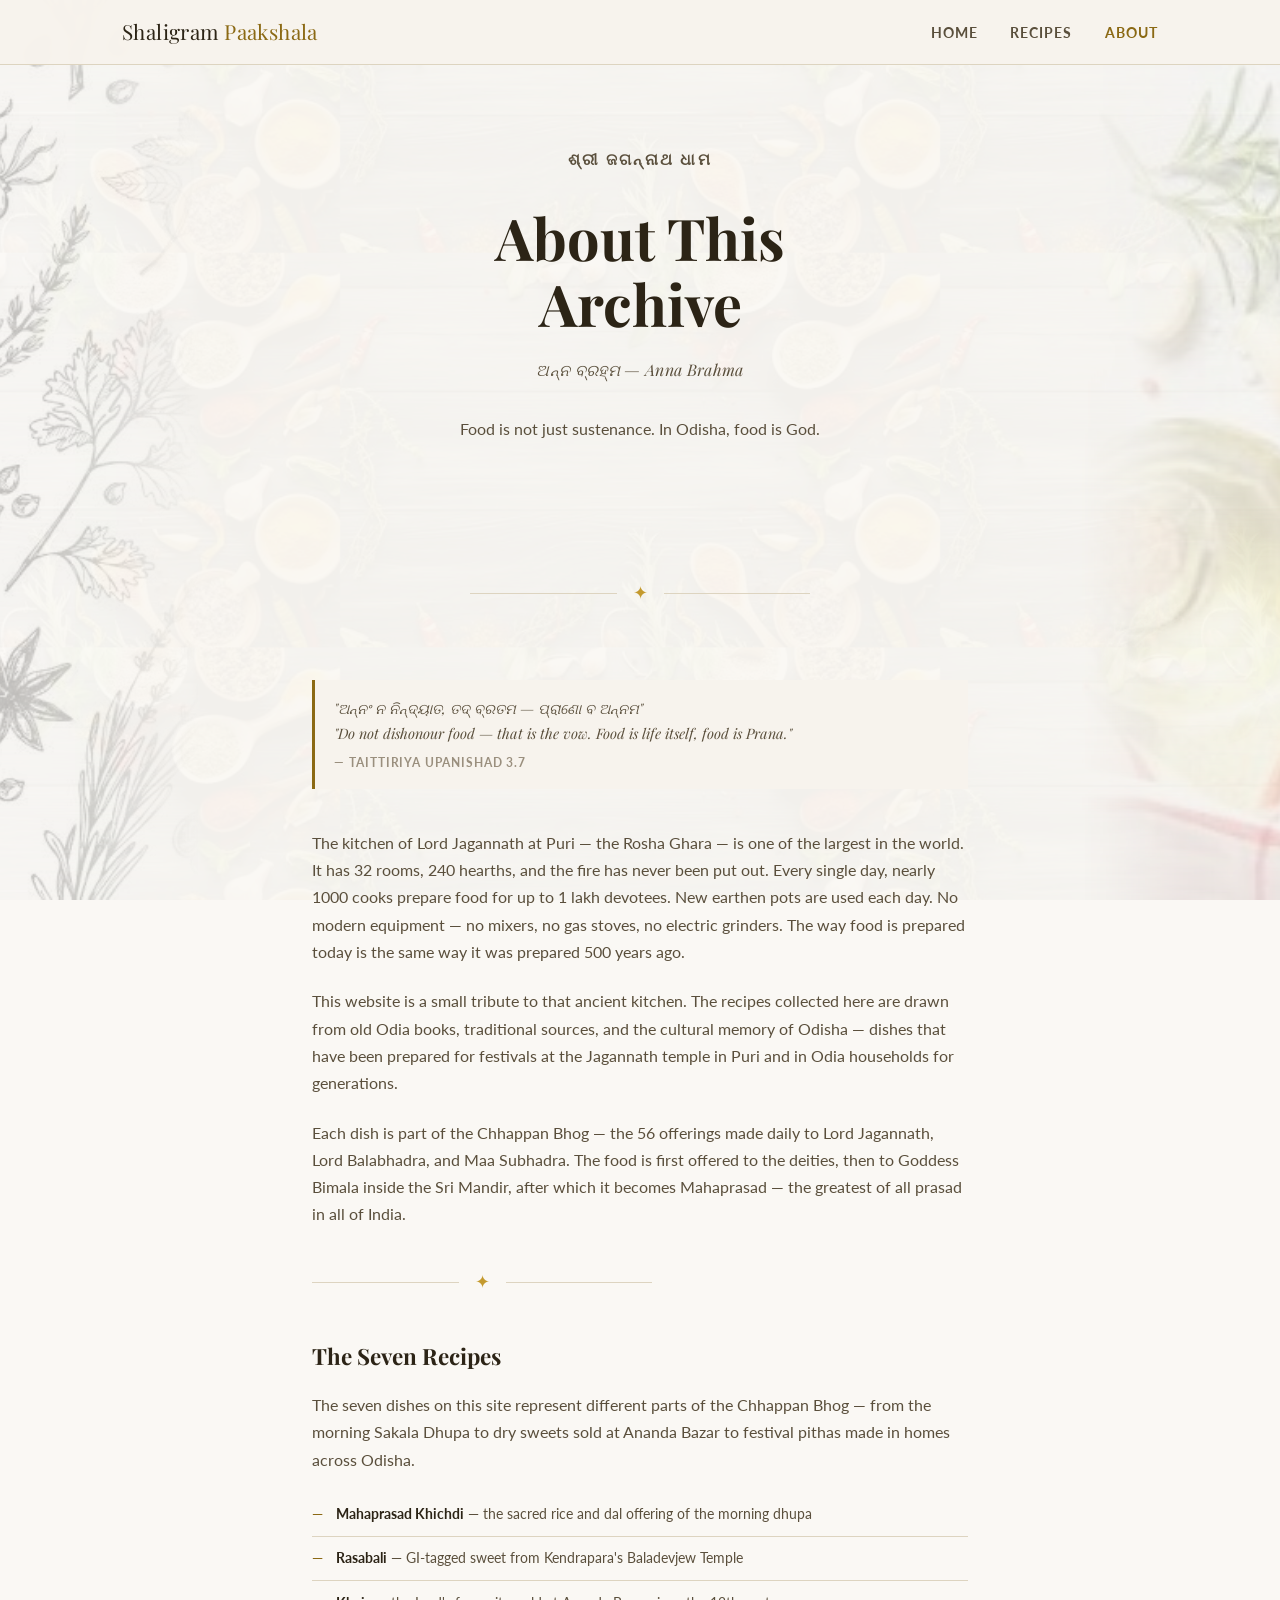
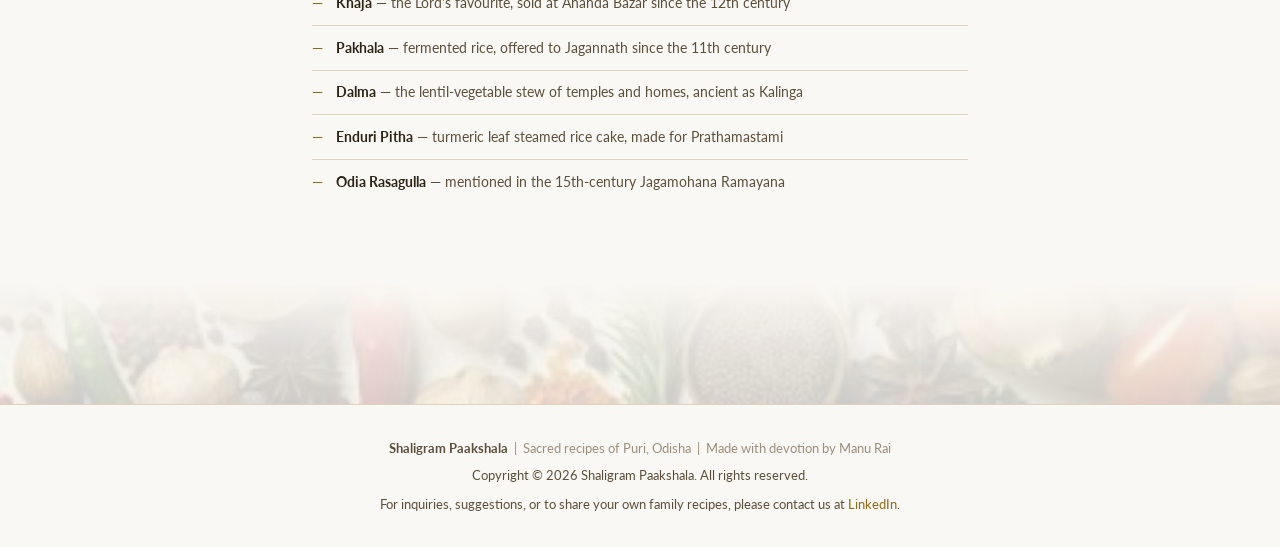
==== about.html @ aeb082f5 "added all project files" ====
<!DOCTYPE html>
<html lang="en">
<head>
  <meta charset="UTF-8" />
  <meta name="viewport" content="width=device-width, initial-scale=1.0" />
  <title>About — Shaligram Paakshala</title>
  <link rel="stylesheet" href="css/styles.css" />
</head>
<body>
<div class="bg-sketch-overlay"></div>

<header>
  <div class="nav-inner">
    <a href="index.html" class="logo">Shaligram <span>Paakshala</span></a>
    <nav>
      <ul>
        <li><a href="index.html">Home</a></li>
        <li><a href="index.html#recipes">Recipes</a></li>
        <li><a href="about.html" class="active">About</a></li>
      </ul>
    </nav>
  </div>
</header>

<main>

  <section class="hero">
    <p class="hero-tag">ଶ୍ରୀ ଜଗନ୍ନାଥ ଧାମ</p>
    <h1>About This<br>Archive</h1>
    <p class="hero-odia">ଅନ୍ନ ବ୍ରହ୍ମ — Anna Brahma</p>
    <p>Food is not just sustenance. In Odisha, food is God.</p>
  </section>

  <div class="divider" style="position:relative;z-index:1;">
    <span class="divider-icon">✦</span>
  </div>

  <section class="section" style="max-width:720px;">

    <div class="shloka-box" style="margin-bottom:2.5rem;">
      <p>"ଅନ୍ନଂ ନ ନିନ୍ଦ୍ୟାତ, ତଦ୍ ବ୍ରତମ — ପ୍ରାଣୋ ବ ଅନ୍ନମ"<br>
      <em>"Do not dishonour food — that is the vow. Food is life itself, food is Prana."</em></p>
      <p class="shloka-src">— Taittiriya Upanishad 3.7</p>
    </div>

    <p style="color:var(--ink-light); margin-bottom:1.4rem;">The kitchen of Lord Jagannath at Puri — the Rosha Ghara — is one of the largest in the world. It has 32 rooms, 240 hearths, and the fire has never been put out. Every single day, nearly 1000 cooks prepare food for up to 1 lakh devotees. New earthen pots are used each day. No modern equipment — no mixers, no gas stoves, no electric grinders. The way food is prepared today is the same way it was prepared 500 years ago.</p>

    <p style="color:var(--ink-light); margin-bottom:1.4rem;">This website is a small tribute to that ancient kitchen. The recipes collected here are drawn from old Odia books, traditional sources, and the cultural memory of Odisha — dishes that have been prepared for festivals at the Jagannath temple in Puri and in Odia households for generations.</p>

    <p style="color:var(--ink-light); margin-bottom:1.4rem;">Each dish is part of the Chhappan Bhog — the 56 offerings made daily to Lord Jagannath, Lord Balabhadra, and Maa Subhadra. The food is first offered to the deities, then to Goddess Bimala inside the Sri Mandir, after which it becomes Mahaprasad — the greatest of all prasad in all of India.</p>

    <div class="divider" style="margin:2.5rem 0;">
      <span class="divider-icon">✦</span>
    </div>

    <h2 style="font-family:'Playfair Display',serif; font-size:1.4rem; margin-bottom:1rem; color:var(--ink);">The Seven Recipes</h2>

    <p style="color:var(--ink-light); margin-bottom:0.8rem;">The seven dishes on this site represent different parts of the Chhappan Bhog — from the morning Sakala Dhupa to dry sweets sold at Ananda Bazar to festival pithas made in homes across Odisha.</p>

    <ul style="list-style:none; margin-top:1.2rem;">
      <li style="padding:0.6rem 0; border-bottom:1px solid var(--border); font-size:0.9rem; color:var(--ink-light); display:flex; gap:0.8rem; align-items:baseline;">
        <span style="color:var(--accent); font-weight:700;">—</span>
        <span><strong style="color:var(--ink);">Mahaprasad Khichdi</strong> — the sacred rice and dal offering of the morning dhupa</span>
      </li>
      <li style="padding:0.6rem 0; border-bottom:1px solid var(--border); font-size:0.9rem; color:var(--ink-light); display:flex; gap:0.8rem; align-items:baseline;">
        <span style="color:var(--accent); font-weight:700;">—</span>
        <span><strong style="color:var(--ink);">Rasabali</strong> — GI-tagged sweet from Kendrapara's Baladevjew Temple</span>
      </li>
      <li style="padding:0.6rem 0; border-bottom:1px solid var(--border); font-size:0.9rem; color:var(--ink-light); display:flex; gap:0.8rem; align-items:baseline;">
        <span style="color:var(--accent); font-weight:700;">—</span>
        <span><strong style="color:var(--ink);">Khaja</strong> — the Lord's favourite, sold at Ananda Bazar since the 12th century</span>
      </li>
      <li style="padding:0.6rem 0; border-bottom:1px solid var(--border); font-size:0.9rem; color:var(--ink-light); display:flex; gap:0.8rem; align-items:baseline;">
        <span style="color:var(--accent); font-weight:700;">—</span>
        <span><strong style="color:var(--ink);">Pakhala</strong> — fermented rice, offered to Jagannath since the 11th century</span>
      </li>
      <li style="padding:0.6rem 0; border-bottom:1px solid var(--border); font-size:0.9rem; color:var(--ink-light); display:flex; gap:0.8rem; align-items:baseline;">
        <span style="color:var(--accent); font-weight:700;">—</span>
        <span><strong style="color:var(--ink);">Dalma</strong> — the lentil-vegetable stew of temples and homes, ancient as Kalinga</span>
      </li>
      <li style="padding:0.6rem 0; border-bottom:1px solid var(--border); font-size:0.9rem; color:var(--ink-light); display:flex; gap:0.8rem; align-items:baseline;">
        <span style="color:var(--accent); font-weight:700;">—</span>
        <span><strong style="color:var(--ink);">Enduri Pitha</strong> — turmeric leaf steamed rice cake, made for Prathamastami</span>
      </li>
      <li style="padding:0.6rem 0; font-size:0.9rem; color:var(--ink-light); display:flex; gap:0.8rem; align-items:baseline;">
        <span style="color:var(--accent); font-weight:700;">—</span>
        <span><strong style="color:var(--ink);">Odia Rasagulla</strong> — mentioned in the 15th-century Jagamohana Ramayana</span>
      </li>
    </ul>

  </section>

<div class="page-bottom-strip"></div>
</main>

<footer>
  <p><strong>Shaligram Paakshala</strong> &nbsp;|&nbsp; Sacred recipes of Puri, Odisha &nbsp;|&nbsp; Made with devotion by Manu Rai</p>
    <p style="margin-top:0.4rem; font-size:0.8rem; color:var(--ink-light);">Copyright © 2026 Shaligram Paakshala. All rights reserved.</p>
   <p style="margin-top:0.4rem; font-size:0.8rem; color:var(--ink-light);">For inquiries, suggestions, or to share your own family recipes, please contact us at <a href="https://www.linkedin.com/in/manu-rai-318078378/" target="_blank" style="color:var(--accent); text-decoration:none;">LinkedIn</a>.</p>
</footer>

</body>
</html>
---- css/styles.css ----
@import url('https://fonts.googleapis.com/css2?family=Playfair+Display:ital,wght@0,400;0,600;1,400&family=Lato:wght@300;400;700&display=swap');

*, *::before, *::after {
  box-sizing: border-box;
  margin: 0;
  padding: 0;
}

:root {
  --cream: #f7f3ed;
  --warm-white: #faf8f4;
  --ink: #2c2416;
  --ink-light: #5a4f3c;
  --accent: #8b6914;
  --accent-light: #c49a2e;
  --border: #ddd4c0;
  --muted: #9a8f7e;
}

html { scroll-behavior: smooth; }

body {
  font-family: 'Lato', sans-serif;
  background-color: var(--warm-white);
  color: var(--ink);
  font-size: 16px;
  line-height: 1.7;
  overflow-x: hidden;
}

/* ── FULL PAGE BOTANICAL TEXTURE (very faint, spices2 sketch) ── */
body {
  position: relative;
}

body::before,
body::after {
  content: '';
  position: fixed;
  top: 0;
  bottom: 0;
  width: 200px;
  pointer-events: none;
  z-index: 0;
}

/* Left edge — minimalone.jpeg (white spice bowls, light bg) */
body::before {
  left: 0;
  background: url('../images/bg-left.jpeg') right center / cover no-repeat;
  mask-image: linear-gradient(to right,
    rgba(0,0,0,0.22) 0%,
    rgba(0,0,0,0.15) 50%,
    rgba(0,0,0,0.05) 80%,
    transparent 100%);
  -webkit-mask-image: linear-gradient(to right,
    rgba(0,0,0,0.22) 0%,
    rgba(0,0,0,0.15) 50%,
    rgba(0,0,0,0.05) 80%,
    transparent 100%);
}

/* Right edge — spices3.jpeg (rosemary + pepper, light bg) */
body::after {
  right: 0;
  background: url('../images/bg-right.jpeg') left center / cover no-repeat;
  mask-image: linear-gradient(to left,
    rgba(0,0,0,0.22) 0%,
    rgba(0,0,0,0.15) 50%,
    rgba(0,0,0,0.05) 80%,
    transparent 100%);
  -webkit-mask-image: linear-gradient(to left,
    rgba(0,0,0,0.22) 0%,
    rgba(0,0,0,0.15) 50%,
    rgba(0,0,0,0.05) 80%,
    transparent 100%);
}

/* Bottom strip — spicesimg.jpeg */
.page-bottom-strip {
  position: relative;
  z-index: 1;
  width: 100%;
  height: 120px;
  background: url('../images/bg-bottom.jpeg') center bottom / cover no-repeat;
  mask-image: linear-gradient(to bottom, transparent 0%, rgba(0,0,0,0.13) 60%, rgba(0,0,0,0.18) 100%);
  -webkit-mask-image: linear-gradient(to bottom, transparent 0%, rgba(0,0,0,0.13) 60%, rgba(0,0,0,0.18) 100%);
  pointer-events: none;
}

/* Botanical sketch overlay — spices2 dark board — very faint across whole page */
.bg-sketch-overlay {
  position: fixed;
  inset: 0;
  pointer-events: none;
  z-index: 0;
  background: url('../images/bg-dark.jpeg') center center / 600px auto repeat;
  opacity: 0.03;
}

/* ── HEADER / NAV ── */
header {
  position: sticky;
  top: 0;
  z-index: 100;
  background: rgba(247,243,237,0.96);
  border-bottom: 1px solid var(--border);
  backdrop-filter: blur(4px);
}

.nav-inner {
  max-width: 1100px;
  margin: 0 auto;
  padding: 0 2rem;
  display: flex;
  align-items: center;
  justify-content: space-between;
  height: 64px;
}

.logo {
  font-family: 'Playfair Display', serif;
  font-size: 1.3rem;
  color: var(--ink);
  text-decoration: none;
  letter-spacing: 0.02em;
}

.logo span {
  color: var(--accent);
}

nav ul {
  list-style: none;
  display: flex;
  gap: 2rem;
}

nav a {
  font-family: 'Lato', sans-serif;
  font-size: 0.85rem;
  font-weight: 700;
  text-transform: uppercase;
  letter-spacing: 0.08em;
  color: var(--ink-light);
  text-decoration: none;
  transition: color 0.2s;
}

nav a:hover, nav a.active {
  color: var(--accent);
}

/* ── DROPDOWN ── */
.has-dropdown {
  position: relative;
}

.has-dropdown > a::after {
  content: ' ▾';
  font-size: 0.7rem;
  opacity: 0.6;
}

.dropdown {
  display: none;
  position: absolute;
  top: calc(100% + 12px);
  left: 50%;
  transform: translateX(-50%);
  background: var(--cream);
  border: 1px solid var(--border);
  min-width: 210px;
  z-index: 200;
  box-shadow: 0 8px 24px rgba(44,36,22,0.10);
}

.dropdown li {
  display: block;
}

.dropdown li a {
  display: block;
  padding: 0.6rem 1.1rem;
  font-size: 0.82rem;
  font-weight: 400;
  text-transform: none;
  letter-spacing: 0.02em;
  color: var(--ink-light);
  border-bottom: 1px solid var(--border);
  white-space: nowrap;
  transition: background 0.15s, color 0.15s;
}

.dropdown li:last-child a {
  border-bottom: none;
}

.dropdown li a:hover {
  background: var(--warm-white);
  color: var(--accent);
}

.has-dropdown:hover .dropdown {
  display: block;
}

/* ── HERO ── */
.hero {
  position: relative;
  z-index: 1;
  text-align: center;
  padding: 5rem 2rem 4rem;
  max-width: 680px;
  margin: 0 auto;
}

.hero-tag {
  font-size: 0.75rem;
  font-weight: 700;
  letter-spacing: 0.14em;
  text-transform: uppercase;
  color: var(--accent);
  margin-bottom: 1rem;
}

.hero h1 {
  font-family: 'Playfair Display', serif;
  font-size: clamp(2.4rem, 5vw, 3.6rem);
  line-height: 1.15;
  color: var(--ink);
  margin-bottom: 1.2rem;
}

.hero-odia {
  font-family: 'Playfair Display', serif;
  font-style: italic;
  font-size: 1.1rem;
  color: var(--accent);
  margin-bottom: 1.4rem;
  letter-spacing: 0.02em;
}

.hero p {
  font-size: 1rem;
  color: var(--ink-light);
  max-width: 520px;
  margin: 0 auto 2rem;
}

.divider {
  display: flex;
  align-items: center;
  gap: 1rem;
  justify-content: center;
  margin: 2.5rem auto;
  max-width: 340px;
}

.divider::before, .divider::after {
  content: '';
  flex: 1;
  height: 1px;
  background: var(--border);
}

.divider-icon {
  font-size: 1.1rem;
  color: var(--accent-light);
}

/* ── RECIPE GRID ── */
.section {
  position: relative;
  z-index: 1;
  max-width: 1100px;
  margin: 0 auto;
  padding: 2rem 2rem 5rem;
}

.section-title {
  font-family: 'Playfair Display', serif;
  font-size: 1.9rem;
  color: var(--ink);
  margin-bottom: 0.4rem;
  text-align: center;
}

.section-sub {
  text-align: center;
  color: var(--muted);
  font-size: 0.9rem;
  margin-bottom: 3rem;
}

.recipe-grid {
  display: grid;
  grid-template-columns: repeat(auto-fill, minmax(290px, 1fr));
  gap: 2rem;
}

.card {
  background: var(--cream);
  border: 1px solid var(--border);
  overflow: hidden;
  transition: transform 0.25s, box-shadow 0.25s;
}

.card:hover {
  transform: translateY(-4px);
  box-shadow: 0 12px 32px rgba(44,36,22,0.10);
}

.card-img-wrap {
  width: 100%;
  height: 220px;
  overflow: hidden;
}

.card-img-wrap img {
  width: 100%;
  height: 100%;
  object-fit: cover;
  transition: transform 0.4s;
}

.card:hover .card-img-wrap img {
  transform: scale(1.04);
}

.card-body {
  padding: 1.3rem 1.4rem 1.5rem;
}

.card-meta {
  display: flex;
  gap: 0.7rem;
  margin-bottom: 0.7rem;
  flex-wrap: wrap;
}

.tag {
  font-size: 0.7rem;
  font-weight: 700;
  text-transform: uppercase;
  letter-spacing: 0.08em;
  padding: 0.2rem 0.6rem;
  border: 1px solid var(--border);
  color: var(--muted);
}

.card-body h3 {
  font-family: 'Playfair Display', serif;
  font-size: 1.25rem;
  color: var(--ink);
  margin-bottom: 0.5rem;
}

.card-body p {
  font-size: 0.88rem;
  color: var(--ink-light);
  margin-bottom: 1.1rem;
  line-height: 1.6;
}

.btn {
  display: inline-block;
  font-family: 'Lato', sans-serif;
  font-size: 0.78rem;
  font-weight: 700;
  text-transform: uppercase;
  letter-spacing: 0.1em;
  color: var(--accent);
  text-decoration: none;
  border-bottom: 1.5px solid var(--accent);
  padding-bottom: 1px;
  transition: color 0.2s, border-color 0.2s;
}

.btn:hover {
  color: var(--ink);
  border-color: var(--ink);
}

/* ── RECIPE PAGE ── */
.recipe-hero {
  position: relative;
  z-index: 1;
  max-width: 1100px;
  margin: 0 auto;
  padding: 3rem 2rem 0;
  display: grid;
  grid-template-columns: 1fr 1fr;
  gap: 3.5rem;
  align-items: start;
}

.recipe-imgs {
  display: grid;
  grid-template-columns: 1fr 1fr;
  gap: 0.8rem;
}

.recipe-imgs img {
  width: 100%;
  aspect-ratio: 4/3;
  object-fit: cover;
  border: 1px solid var(--border);
}

.recipe-imgs img:first-child {
  grid-column: 1 / -1;
  aspect-ratio: 16/9;
}

.recipe-intro h1 {
  font-family: 'Playfair Display', serif;
  font-size: clamp(2rem, 4vw, 2.8rem);
  line-height: 1.18;
  color: var(--ink);
  margin-bottom: 0.5rem;
}

.recipe-odia {
  font-family: 'Playfair Display', serif;
  font-style: italic;
  color: var(--accent);
  font-size: 1.1rem;
  margin-bottom: 1rem;
}

.recipe-desc {
  color: var(--ink-light);
  font-size: 0.95rem;
  margin-bottom: 1.5rem;
}

.recipe-stats {
  display: flex;
  flex-wrap: wrap;
  gap: 0.8rem;
  margin-bottom: 1.8rem;
}

.stat-box {
  border: 1px solid var(--border);
  padding: 0.6rem 1rem;
  text-align: center;
  min-width: 90px;
}

.stat-box .stat-val {
  font-family: 'Playfair Display', serif;
  font-size: 1.2rem;
  color: var(--ink);
  display: block;
}

.stat-box .stat-lbl {
  font-size: 0.68rem;
  font-weight: 700;
  text-transform: uppercase;
  letter-spacing: 0.08em;
  color: var(--muted);
}

.shloka-box {
  background: var(--cream);
  border-left: 3px solid var(--accent);
  padding: 1rem 1.2rem;
  margin-bottom: 1.5rem;
}

.shloka-box p {
  font-family: 'Playfair Display', serif;
  font-style: italic;
  color: var(--ink-light);
  font-size: 0.9rem;
  line-height: 1.75;
}

.shloka-box .shloka-src {
  font-family: 'Lato', sans-serif;
  font-style: normal;
  font-size: 0.72rem;
  font-weight: 700;
  text-transform: uppercase;
  letter-spacing: 0.08em;
  color: var(--muted);
  margin-top: 0.4rem;
}

/* ── INGREDIENTS & STEPS ── */
.recipe-body {
  position: relative;
  z-index: 1;
  max-width: 1100px;
  margin: 3rem auto 0;
  padding: 0 2rem 5rem;
  display: grid;
  grid-template-columns: 300px 1fr;
  gap: 4rem;
}

.ingredients-col h2, .steps-col h2 {
  font-family: 'Playfair Display', serif;
  font-size: 1.5rem;
  color: var(--ink);
  margin-bottom: 1.2rem;
  padding-bottom: 0.6rem;
  border-bottom: 1px solid var(--border);
}

.ingredients-col ul {
  list-style: none;
}

.ingredients-col ul li {
  font-size: 0.9rem;
  color: var(--ink-light);
  padding: 0.45rem 0;
  border-bottom: 1px solid var(--border);
  display: flex;
  align-items: flex-start;
  gap: 0.5rem;
}

.ingredients-col ul li::before {
  content: '—';
  color: var(--accent);
  font-weight: 700;
  flex-shrink: 0;
}

.steps-col ol {
  list-style: none;
  counter-reset: step;
}

.steps-col ol li {
  counter-increment: step;
  display: grid;
  grid-template-columns: 36px 1fr;
  gap: 1rem;
  margin-bottom: 1.6rem;
  align-items: start;
}

.steps-col ol li::before {
  content: counter(step);
  font-family: 'Playfair Display', serif;
  font-size: 1.3rem;
  color: var(--accent);
  line-height: 1;
  margin-top: 0.1rem;
}

.steps-col ol li p {
  font-size: 0.92rem;
  color: var(--ink-light);
  line-height: 1.7;
}

/* ── FOOTER ── */
footer {
  position: relative;
  z-index: 1;
  border-top: 1px solid var(--border);
  padding: 2rem;
  text-align: center;
  font-size: 0.82rem;
  color: var(--muted);
}

footer strong {
  color: var(--ink-light);
}

/* ── ABOUT STRIP ── */
.about-strip {
  position: relative;
  z-index: 1;
  background: var(--cream);
  border-top: 1px solid var(--border);
  border-bottom: 1px solid var(--border);
  padding: 3rem 2rem;
  text-align: center;
  margin-bottom: 0;
}

.about-strip h2 {
  font-family: 'Playfair Display', serif;
  font-size: 1.6rem;
  margin-bottom: 0.8rem;
}

.about-strip p {
  max-width: 600px;
  margin: 0 auto;
  color: var(--ink-light);
  font-size: 0.92rem;
}

/* ── RESPONSIVE ── */
@media (max-width: 768px) {
  body::before, body::after { display: none; }
  .nav-inner { flex-direction: column; height: auto; padding: 1rem; gap: 0.7rem; }
  nav ul { gap: 1rem; flex-wrap: wrap; justify-content: center; }
  .dropdown {
    position: static;
    transform: none;
    display: none;
    box-shadow: none;
    border: none;
    border-top: 1px solid var(--border);
    min-width: unset;
    width: 100%;
  }
  .has-dropdown:hover .dropdown { display: block; }
  .recipe-hero { grid-template-columns: 1fr; padding-top: 2rem; }
  .recipe-body { grid-template-columns: 1fr; gap: 2rem; }
  .recipe-imgs { grid-template-columns: 1fr; }
  .recipe-imgs img:first-child { aspect-ratio: 4/3; }
}

@media (max-width: 480px) {
  .hero { padding: 3rem 1.2rem 2rem; }
  .section { padding: 1.5rem 1.2rem 3rem; }
  .recipe-grid { grid-template-columns: 1fr; }
}
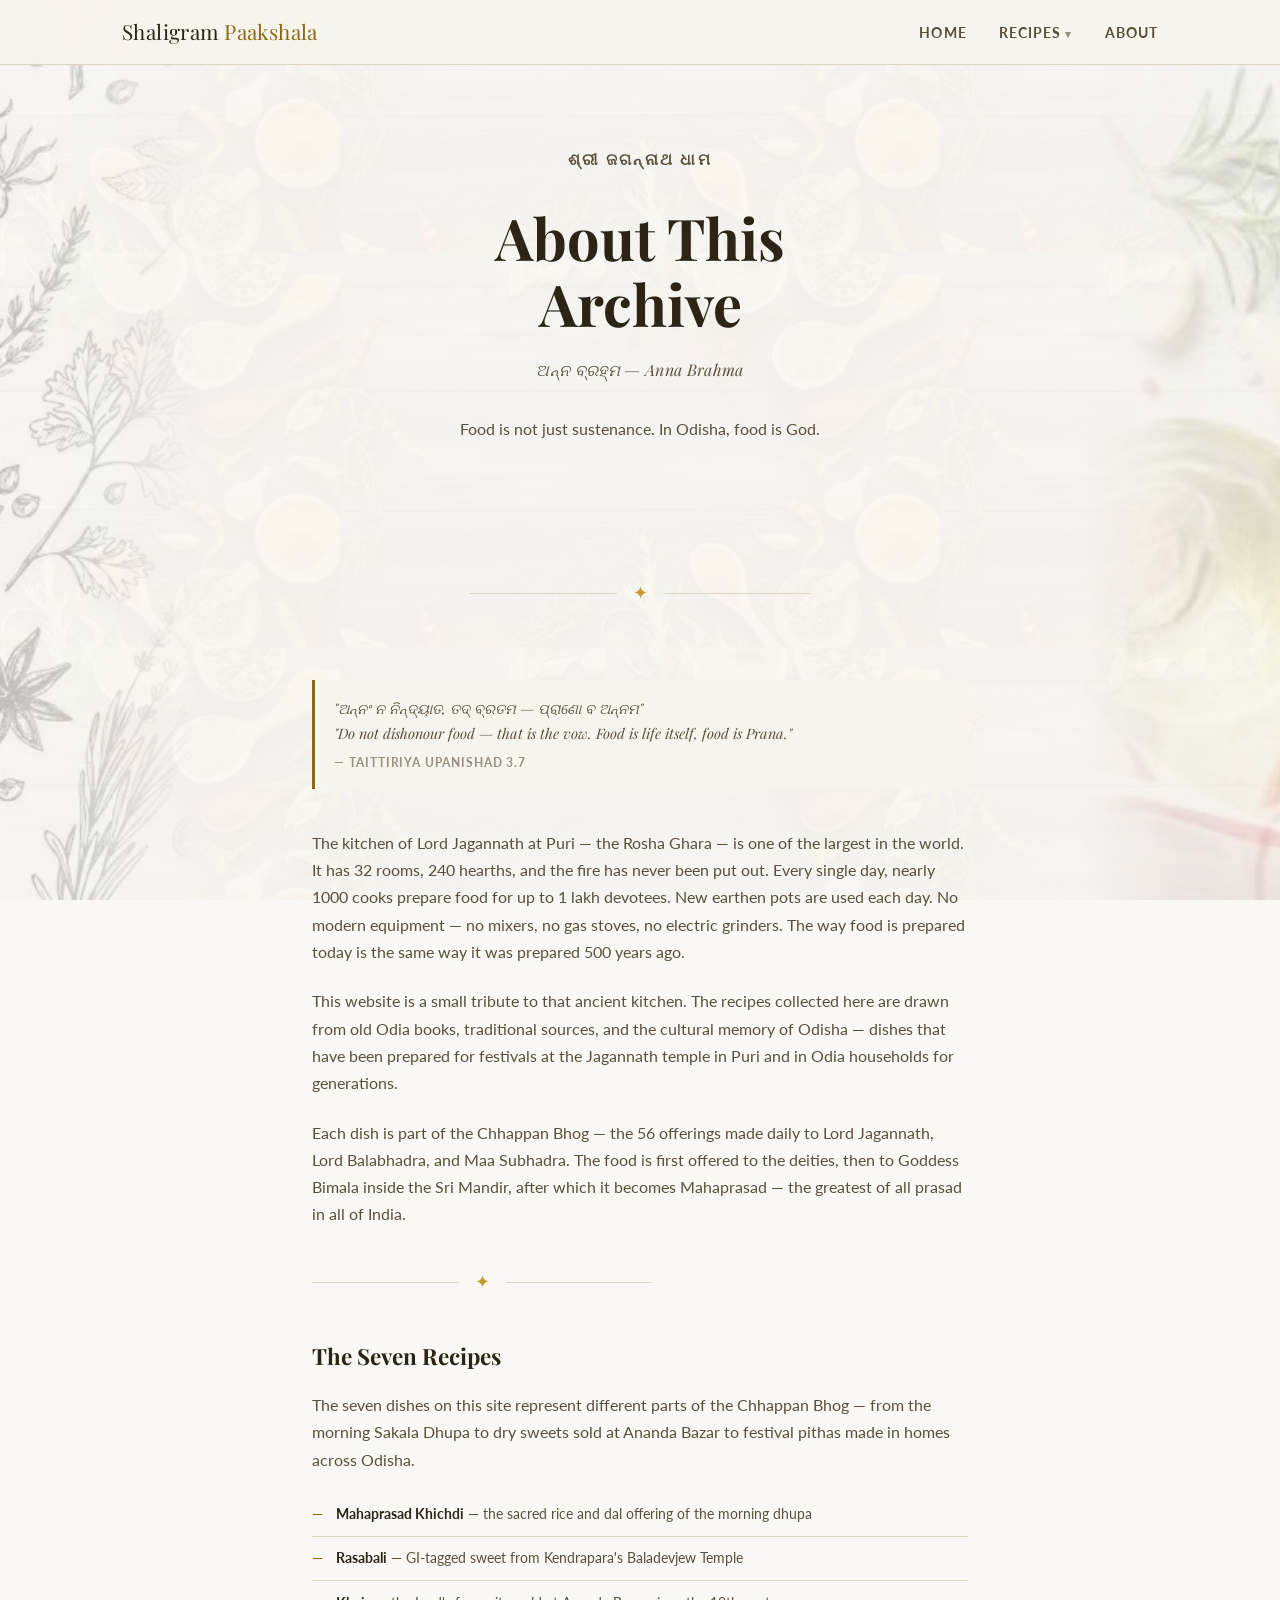
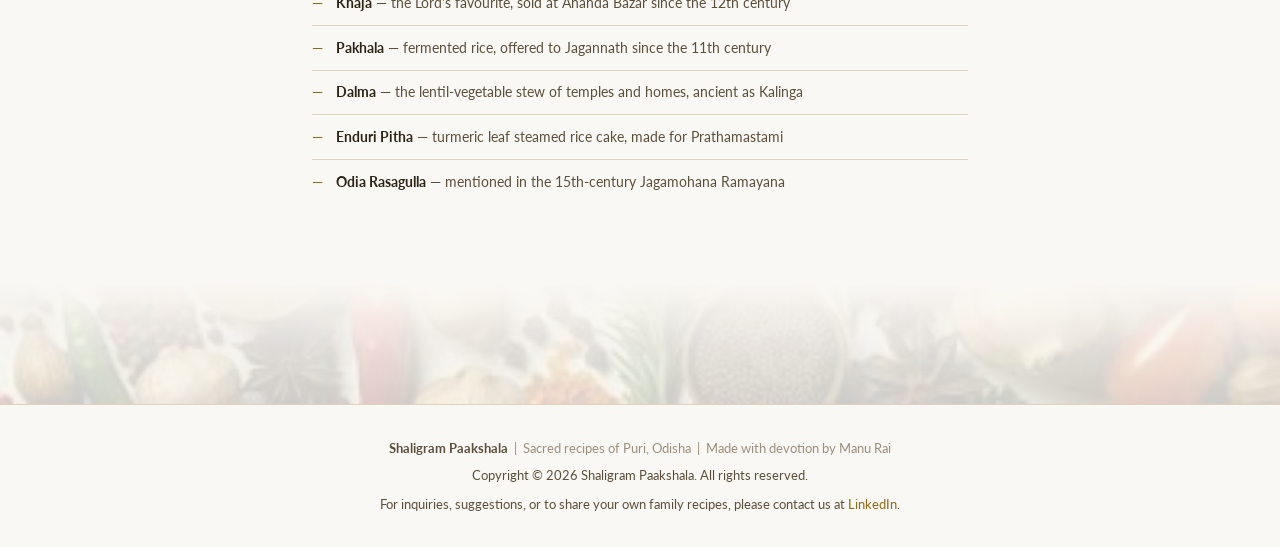
==== commit e572b3d9: "delta1" ====
--- a/about.html
+++ b/about.html
@@ -15,13 +15,23 @@
     <nav>
       <ul>
         <li><a href="index.html">Home</a></li>
-        <li><a href="index.html#recipes">Recipes</a></li>
-        <li><a href="about.html" class="active">About</a></li>
+        <li class="has-dropdown">
+          <a href="index.html#recipes">Recipes</a>
+          <ul class="dropdown">
+            <li><a href="khichdi.html">Mahaprasad Khichdi</a></li>
+            <li><a href="rasabali.html">Rasabali</a></li>
+            <li><a href="khaja.html">Khaja</a></li>
+            <li><a href="pakhala.html">Pakhala</a></li>
+            <li><a href="dalma.html">Dalma</a></li>
+            <li><a href="enduri.html">Enduri Pitha</a></li>
+            <li><a href="rasagulla.html">Odia Rasagulla</a></li>
+          </ul>
+        </li>
+        <li><a href="about.html">About</a></li>
       </ul>
     </nav>
   </div>
 </header>
-
 <main>
 
   <section class="hero">
